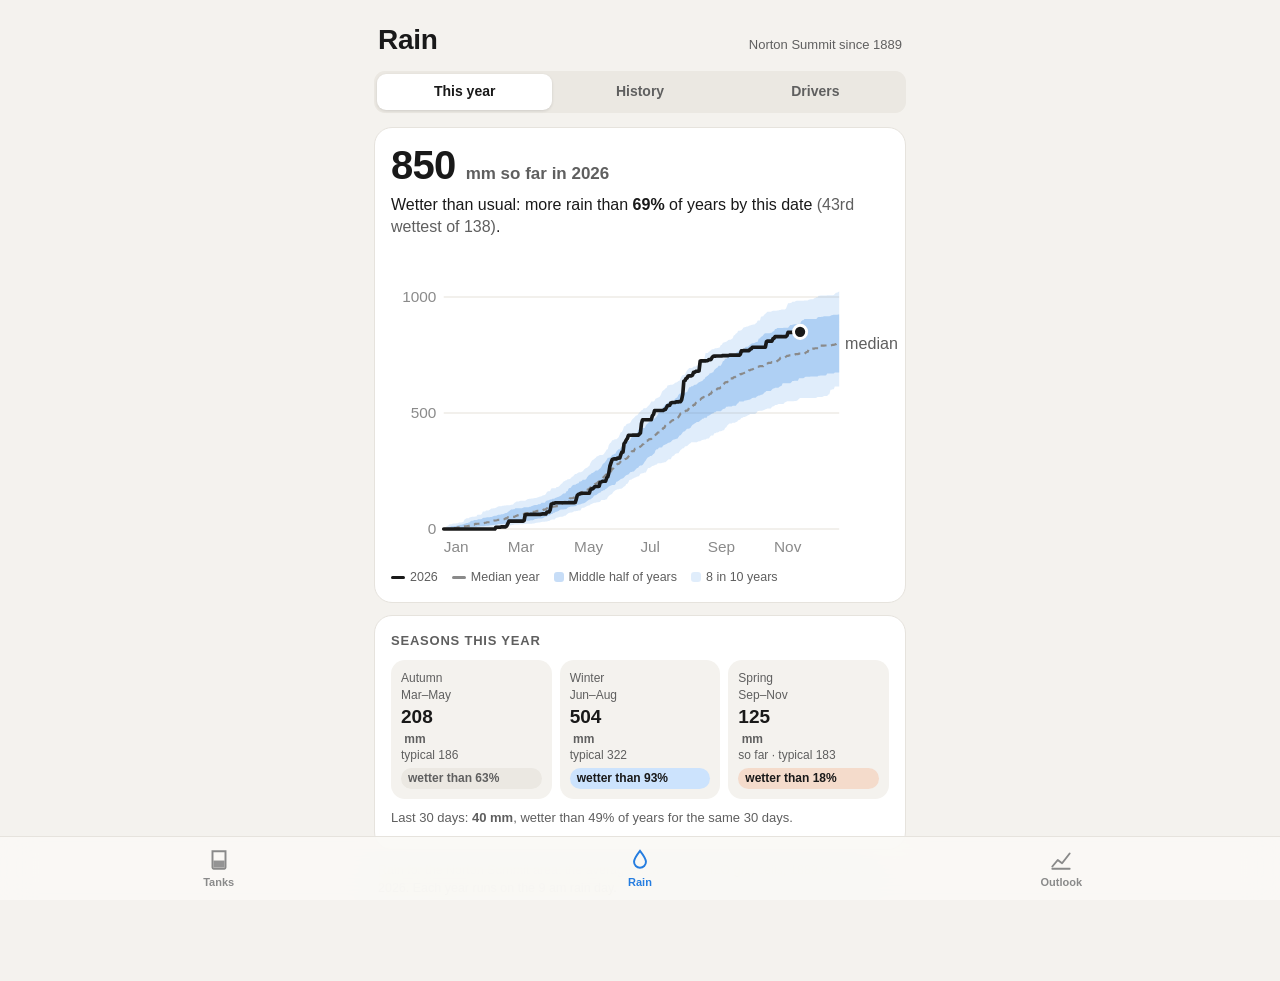
==== index.html @ dd5663b5 "Tanks a lot: app shell, rain history, drivers and outlook Co-Authored-By: Claude Opus 5.5 <noreply@a" ====
<!DOCTYPE html>
<html lang="en-AU">
<head>
<meta charset="utf-8">
<meta name="viewport" content="width=device-width, initial-scale=1, viewport-fit=cover">
<meta name="theme-color" content="#f4f2ee" media="(prefers-color-scheme: light)">
<meta name="theme-color" content="#111111" media="(prefers-color-scheme: dark)">
<meta name="apple-mobile-web-app-capable" content="yes">
<meta name="apple-mobile-web-app-status-bar-style" content="default">
<meta name="apple-mobile-web-app-title" content="Tanks a lot">
<link rel="apple-touch-icon" href="icons/icon-180.png">
<link rel="icon" href="icons/icon-192.png">
<link rel="manifest" href="manifest.webmanifest">
<title>Tanks a lot</title>
<link rel="stylesheet" href="style.css">
</head>
<body>
<div id="views">
  <section class="view" id="view-tanks" hidden></section>
  <section class="view" id="view-rain" hidden></section>
  <section class="view" id="view-outlook" hidden></section>
</div>

<nav class="tabbar" role="tablist">
  <button role="tab" data-tab="tanks" aria-label="Tanks">
    <svg viewBox="0 0 24 24"><path d="M6 4h12v15a1 1 0 0 1-1 1H7a1 1 0 0 1-1-1z" fill="none" stroke="currentColor" stroke-width="1.8"/><path d="M6.9 12.5h10.2V19H6.9z" fill="currentColor" opacity=".9"/></svg>
    <span>Tanks</span>
  </button>
  <button role="tab" data-tab="rain" aria-label="Rain">
    <svg viewBox="0 0 24 24"><path d="M12 3.5c3.3 4.2 5.5 7.4 5.5 10.2a5.5 5.5 0 0 1-11 0c0-2.8 2.2-6 5.5-10.2z" fill="none" stroke="currentColor" stroke-width="1.8"/></svg>
    <span>Rain</span>
  </button>
  <button role="tab" data-tab="outlook" aria-label="Outlook">
    <svg viewBox="0 0 24 24"><path d="M4 18l5-6 4 3 7-9" fill="none" stroke="currentColor" stroke-width="1.8" stroke-linecap="round" stroke-linejoin="round"/><path d="M4 20h16" stroke="currentColor" stroke-width="1.8" stroke-linecap="round"/></svg>
    <span>Outlook</span>
  </button>
</nav>

<div class="tip" id="tip" role="status"></div>
<script src="app.js"></script>
</body>
</html>
---- style.css ----
:root {
  color-scheme: light;
  --bg: #f4f2ee; --card: #ffffff; --ink: #191919; --ink-2: #5f5f5f; --ink-3: #8a8a8a;
  --line: #e6e3dd; --grid: #eeebe6; --chip: #ebe8e2;
  --water: #257de0; --water-soft: #cce3fd;
  --warm: #f47230; --cool: #257de0; --neutral: #a3a3a3;
  --band: rgba(37,125,224,.14); --band2: rgba(37,125,224,.26);
  --warn: #c2410c; --good: #0a7a1f;
  --tab-bg: rgba(250,249,246,.92);
}
@media (prefers-color-scheme: dark) {
  :root {
    color-scheme: dark;
    --bg: #111111; --card: #1c1c1c; --ink: #efefef; --ink-2: #a8a8a8; --ink-3: #7c7c7c;
    --line: #2c2c2c; --grid: #262626; --chip: #2a2a2a;
    --water: #338ced; --water-soft: #173a63;
    --warm: #e76624; --cool: #338ced; --neutral: #777;
    --band: rgba(51,140,237,.18); --band2: rgba(51,140,237,.32);
    --warn: #f18a59; --good: #2fbf4a;
    --tab-bg: rgba(24,24,24,.92);
  }
}
* { box-sizing: border-box; -webkit-tap-highlight-color: transparent; }
html, body { margin: 0; background: var(--bg); color: var(--ink); height: 100%;
  font: 16px/1.4 -apple-system, BlinkMacSystemFont, "SF Pro Text", "Segoe UI", Roboto, sans-serif; }
body { overscroll-behavior-y: none; }
.view { max-width: 560px; margin: 0 auto; padding: max(14px, env(safe-area-inset-top)) 14px calc(84px + env(safe-area-inset-bottom)); }
.view-head { display: flex; align-items: baseline; justify-content: space-between; padding: 6px 4px 12px; }
.view-head h1 { font-size: 28px; font-weight: 700; letter-spacing: -.01em; margin: 0; }
.view-head .sub { font-size: 13px; color: var(--ink-2); }

/* segmented control */
.seg { display: flex; background: var(--chip); border-radius: 11px; padding: 3px; margin: 0 0 14px; }
.seg button { flex: 1; border: 0; background: transparent; color: var(--ink-2); font: inherit; font-size: 14px; font-weight: 600;
  padding: 8px 6px; border-radius: 9px; }
.seg button[aria-selected=true] { background: var(--card); color: var(--ink); box-shadow: 0 1px 3px rgba(0,0,0,.12); }

.card { background: var(--card); border-radius: 18px; padding: 16px; margin-bottom: 12px; border: 1px solid var(--line); }
.card h2 { font-size: 13px; font-weight: 600; text-transform: uppercase; letter-spacing: .06em; color: var(--ink-2); margin: 0 0 10px; }
.card h3 { font-size: 17px; margin: 0 0 4px; }
.big { font-size: 40px; font-weight: 700; letter-spacing: -.02em; line-height: 1.05; font-variant-numeric: tabular-nums; }
.big small { font-size: 17px; font-weight: 600; color: var(--ink-2); letter-spacing: 0; }
.lead { font-size: 16px; margin: 8px 0 0; }
.muted { color: var(--ink-2); } .small { font-size: 13px; } .tiny { font-size: 12px; }
.num { font-variant-numeric: tabular-nums; }
p { margin: 6px 0; }

.chips { display: grid; grid-template-columns: repeat(3, 1fr); gap: 8px; }
.chipcard { background: var(--bg); border-radius: 14px; padding: 10px; }
.chipcard b { display: block; font-size: 19px; white-space: nowrap; font-variant-numeric: tabular-nums; }
.chipcard span { font-size: 12px; color: var(--ink-2); display: block; }
.tag { display: inline-block; white-space: nowrap; font-size: 11px; font-weight: 600; padding: 2px 7px; border-radius: 99px; background: var(--chip); color: var(--ink-2); margin-top: 4px; }
.tag.wet { background: var(--water-soft); color: var(--ink); }
.tag.dry { background: rgba(244,114,48,.18); color: var(--ink); }

.insights { list-style: none; margin: 0; padding: 0; }
.insights li { padding: 10px 0 10px 22px; border-top: 1px solid var(--line); position: relative; font-size: 15px; }
.insights li:first-child { border-top: 0; padding-top: 2px; }
.insights li::before { content: ""; position: absolute; left: 4px; top: 17px; width: 7px; height: 7px; border-radius: 50%; background: var(--water); }
.insights li:first-child::before { top: 9px; }

.legend { display: flex; flex-wrap: wrap; gap: 6px 14px; font-size: 12.5px; color: var(--ink-2); margin: 8px 0 0; }
.legend i { display: inline-block; width: 10px; height: 10px; border-radius: 3px; margin-right: 5px; vertical-align: -1px; }
.legend i.line { height: 3px; border-radius: 2px; width: 14px; vertical-align: 2px; }

svg.chart { display: block; width: 100%; height: auto; overflow: visible; touch-action: pan-y; user-select: none; -webkit-user-select: none; }
svg.chart text { font-size: 10.5px; fill: var(--ink-3); font-family: inherit; }
svg.chart .lbl { fill: var(--ink-2); font-size: 11px; }
.chart-wrap { position: relative; }

.controls { display: grid; gap: 12px; }
.slider-row { display: flex; align-items: center; gap: 10px; }
.slider-row label { font-size: 14px; color: var(--ink-2); white-space: nowrap; min-width: 74px; }
.slider-row output { font-weight: 650; min-width: 88px; text-align: right; font-variant-numeric: tabular-nums; }
input[type=range] { flex: 1; accent-color: var(--water); }
.pills { display: flex; flex-wrap: wrap; gap: 6px; }
.pills button { border: 1px solid var(--line); background: var(--card); color: var(--ink); border-radius: 99px; padding: 7px 12px; font: inherit; font-size: 13.5px; }
.pills button[aria-pressed=true] { background: var(--ink); color: var(--card); border-color: var(--ink); }

.stat3 { display: grid; grid-template-columns: repeat(3, 1fr); gap: 8px; text-align: left; }
.stat3 b { display: block; font-size: 22px; font-variant-numeric: tabular-nums; }
.stat3 span { font-size: 12px; color: var(--ink-2); }

.btn { display: block; width: 100%; border: 0; border-radius: 14px; padding: 15px; background: var(--ink); color: var(--card);
  font: inherit; font-size: 16px; font-weight: 650; text-align: center; text-decoration: none; }
.note { font-size: 12.5px; color: var(--ink-3); margin: 10px 4px 0; }
a { color: var(--water); }

/* tab bar */
.tabbar { position: fixed; left: 0; right: 0; bottom: 0; display: flex; justify-content: space-around; z-index: 10;
  padding: 6px 8px calc(6px + env(safe-area-inset-bottom)); background: var(--tab-bg);
  -webkit-backdrop-filter: blur(16px); backdrop-filter: blur(16px); border-top: 1px solid var(--line); }
.tabbar button { flex: 1; max-width: 140px; border: 0; background: none; color: var(--ink-3); font: inherit; font-size: 11px; font-weight: 600;
  display: flex; flex-direction: column; align-items: center; gap: 2px; padding: 4px 0; }
.tabbar svg { width: 26px; height: 26px; }
.tabbar button[aria-selected=true] { color: var(--water); }

.tip { position: fixed; pointer-events: none; background: var(--ink); color: var(--card); font-size: 12.5px; line-height: 1.35;
  padding: 7px 9px; border-radius: 9px; max-width: 240px; opacity: 0; transition: opacity .12s; z-index: 30; transform: translate(-50%, calc(-100% - 10px)); }
.tip b { font-weight: 650; }
.skeleton { color: var(--ink-3); text-align: center; padding: 80px 0; }
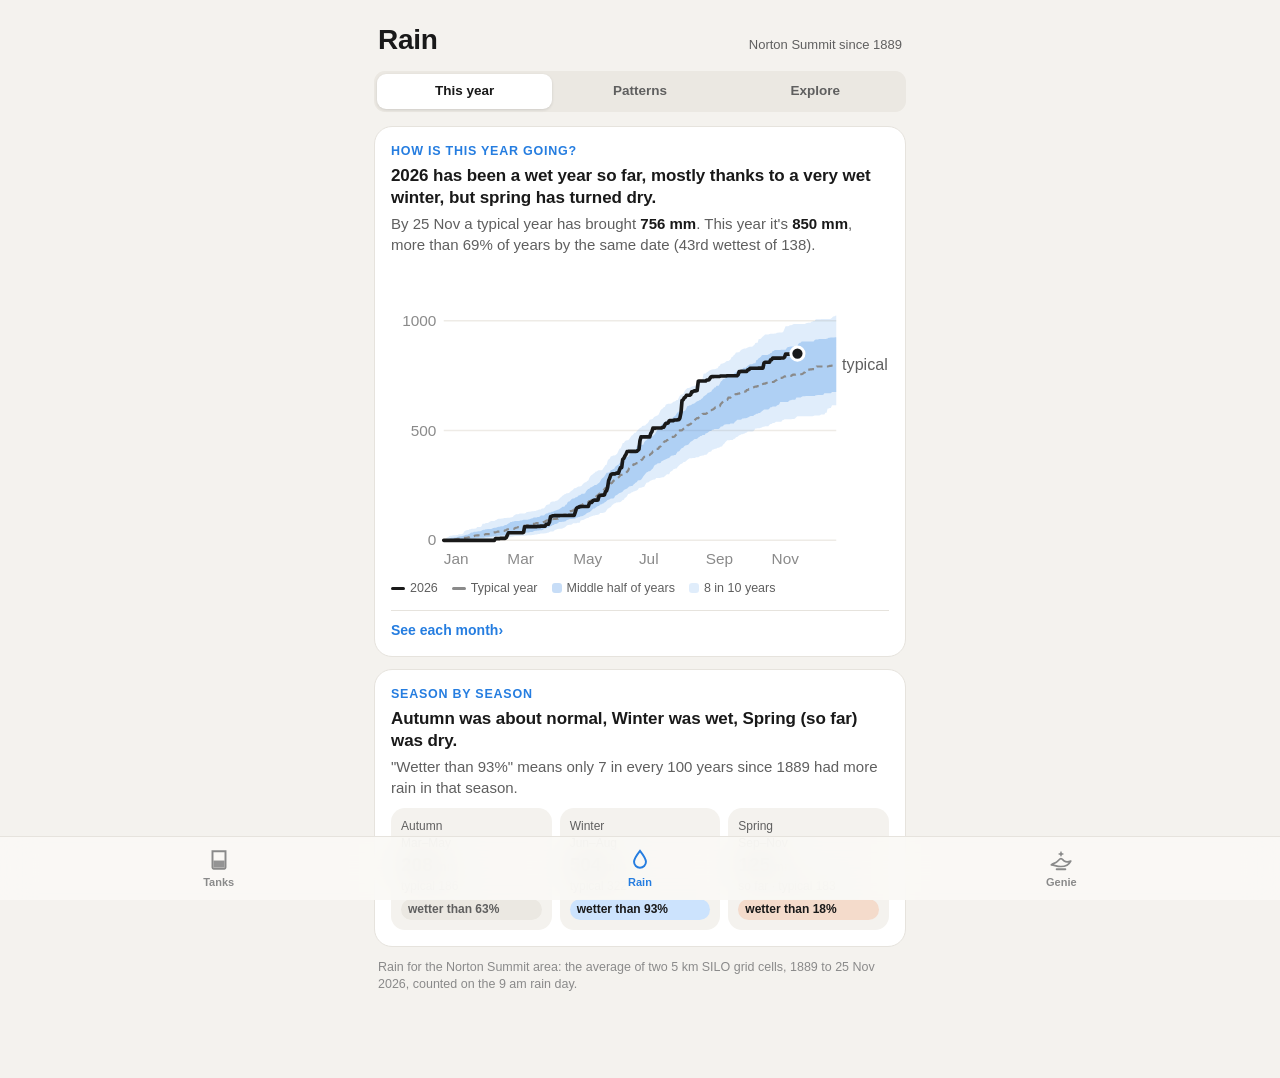
==== commit 5c7b0fb3: "Simplify to Tanks | Rain | Genie and add the Rain Genie - Outlook tab folded into Tanks as one 'What" ====
--- a/index.html
+++ b/index.html
@@ -18,7 +18,7 @@
 <div id="views">
   <section class="view" id="view-tanks" hidden></section>
   <section class="view" id="view-rain" hidden></section>
-  <section class="view" id="view-outlook" hidden></section>
+  <section class="view" id="view-genie" hidden></section>
 </div>
 
 <nav class="tabbar" role="tablist">
@@ -30,9 +30,9 @@
     <svg viewBox="0 0 24 24"><path d="M12 3.5c3.3 4.2 5.5 7.4 5.5 10.2a5.5 5.5 0 0 1-11 0c0-2.8 2.2-6 5.5-10.2z" fill="none" stroke="currentColor" stroke-width="1.8"/></svg>
     <span>Rain</span>
   </button>
-  <button role="tab" data-tab="outlook" aria-label="Outlook">
-    <svg viewBox="0 0 24 24"><path d="M4 18l5-6 4 3 7-9" fill="none" stroke="currentColor" stroke-width="1.8" stroke-linecap="round" stroke-linejoin="round"/><path d="M4 20h16" stroke="currentColor" stroke-width="1.8" stroke-linecap="round"/></svg>
-    <span>Outlook</span>
+  <button role="tab" data-tab="genie" aria-label="Rain Genie">
+    <svg viewBox="0 0 24 24"><path d="M3 16.5c3 0 4.5 1.5 9 1.5s7.5-2 9-5c-2.5 1-4.5 1-6 0-1.2-.8-1.7-2.3-3-2.3-1.7 0-2.3 2.3-4.3 3.3C6 15 4.5 15.5 3 16.5z" fill="none" stroke="currentColor" stroke-width="1.6" stroke-linejoin="round"/><path d="M8 20.5h8" stroke="currentColor" stroke-width="1.8" stroke-linecap="round"/><path d="M12 3.5l.9 2 2 .9-2 .9-.9 2-.9-2-2-.9 2-.9z" fill="currentColor"/></svg>
+    <span>Genie</span>
   </button>
 </nav>
 
--- a/style.css
+++ b/style.css
@@ -49,6 +49,7 @@
 .chipcard { background: var(--bg); border-radius: 14px; padding: 10px; }
 .chipcard b { display: block; font-size: 19px; white-space: nowrap; font-variant-numeric: tabular-nums; }
 .chipcard span { font-size: 12px; color: var(--ink-2); display: block; }
+.chipcard b span { display: inline; }
 .tag { display: inline-block; white-space: nowrap; font-size: 11px; font-weight: 600; padding: 2px 7px; border-radius: 99px; background: var(--chip); color: var(--ink-2); margin-top: 4px; }
 .tag.wet { background: var(--water-soft); color: var(--ink); }
 .tag.dry { background: rgba(244,114,48,.18); color: var(--ink); }
@@ -99,3 +100,50 @@
   padding: 7px 9px; border-radius: 9px; max-width: 240px; opacity: 0; transition: opacity .12s; z-index: 30; transform: translate(-50%, calc(-100% - 10px)); }
 .tip b { font-weight: 650; }
 .skeleton { color: var(--ink-3); text-align: center; padding: 80px 0; }
+
+/* layman-first cards */
+.q { font-size: 12.5px; font-weight: 650; text-transform: uppercase; letter-spacing: .06em; color: var(--water); margin: 0 0 4px; }
+.answer { font-size: 19px; line-height: 1.3; font-weight: 650; margin: 0 0 6px; letter-spacing: -.005em; }
+.explain { font-size: 15px; color: var(--ink-2); margin: 0 0 10px; }
+.explain b { color: var(--ink); }
+details { margin-top: 12px; border-top: 1px solid var(--line); padding-top: 10px; }
+summary { cursor: pointer; font-size: 14px; font-weight: 600; color: var(--water); list-style: none; }
+summary::-webkit-details-marker { display: none; }
+summary::after { content: ' ›'; display: inline-block; transition: transform .15s; }
+details[open] summary::after { transform: rotate(90deg); }
+.tbl-wrap { overflow-x: auto; margin-top: 8px; }
+.tbl { width: 100%; border-collapse: collapse; font-size: 13.5px; font-variant-numeric: tabular-nums; }
+.tbl th { text-align: left; font-weight: 600; color: var(--ink-3); font-size: 12px; padding: 4px 6px 6px 0; border-bottom: 1px solid var(--line); }
+.tbl td { white-space: nowrap; padding: 6px 6px 6px 0; border-bottom: 1px solid var(--grid); }
+.tbl .r { text-align: right; }
+.tbl tr.hl td { background: var(--water-soft); }
+.tbl tr.hl td:first-child { border-radius: 6px 0 0 6px; padding-left: 6px; } .tbl tr.hl td:last-child { border-radius: 0 6px 6px 0; }
+.select { width: 100%; font: inherit; font-size: 17px; font-weight: 600; padding: 11px 12px; border-radius: 12px; border: 1px solid var(--line); background: var(--bg); color: var(--ink); }
+.rec-grid { display: grid; grid-template-columns: 1fr 1fr; gap: 6px 14px; }
+.rec-grid h4 { margin: 8px 0 0; font-size: 13px; color: var(--ink-2); }
+.rec-grid .tbl { font-size: 12.5px; } .rec-grid .tbl thead { display: none; }
+.seg button { font-size: 13.5px; padding: 8px 4px; }
+
+/* tanks */
+.alert { background: rgba(244,114,48,.13); border-radius: 14px; padding: 11px 14px; margin-bottom: 10px; font-size: 14.5px; }
+.hero-row { display: flex; gap: 14px; align-items: center; margin-top: 6px; }
+.hero-row .tank { width: 112px; flex: none; }
+.big-btn { margin: 0 0 12px; padding: 17px; font-size: 17px; background: var(--water); color: #fff; box-shadow: 0 4px 14px rgba(37,125,224,.3); }
+.ghost { flex: 1; background: transparent; border: 1px solid var(--line); color: var(--ink); border-radius: 12px; padding: 12px; font: inherit; font-size: 14.5px; }
+.row2 { display: flex; gap: 10px; } .row2 > * { flex: 1; }
+.x { border: 0; background: none; color: var(--ink-3); font-size: 15px; padding: 2px 4px; margin-left: 4px; }
+.tbl td .x { vertical-align: middle; }
+.sheet-wrap .scrim { position: fixed; inset: 0; background: rgba(0,0,0,.35); opacity: 0; transition: opacity .2s; z-index: 40; }
+.sheet-wrap .sheet { position: fixed; left: 0; right: 0; bottom: 0; z-index: 41; background: var(--card); border-radius: 22px 22px 0 0; max-width: 600px; margin: 0 auto;
+  padding: 22px 18px calc(18px + env(safe-area-inset-bottom)); transform: translateY(105%); transition: transform .25s ease; }
+.sheet-wrap.open .scrim { opacity: 1; } .sheet-wrap.open .sheet { transform: none; }
+.sheet h3 { margin: 0 0 12px; font-size: 20px; }
+.fl { display: block; font-size: 13px; color: var(--ink-2); margin: 12px 0 6px; }
+.inp { width: 100%; font: inherit; font-size: 17px; padding: 13px 14px; border-radius: 12px; border: 1px solid var(--line); background: var(--bg); color: var(--ink); }
+.inp.huge { font-size: 30px; font-weight: 650; }
+.hint { font-size: 13.5px; color: var(--ink-2); min-height: 20px; margin-top: 6px; } .hint.bad { color: var(--warn); }
+.btn:disabled { opacity: .45; }
+.toast { position: fixed; left: 50%; bottom: calc(90px + env(safe-area-inset-bottom)); transform: translateX(-50%); background: var(--ink); color: var(--card); padding: 11px 16px; border-radius: 12px; font-size: 14.5px; opacity: 0; transition: opacity .2s; z-index: 50; max-width: 90%; text-align: center; }
+
+.card.genie { background: linear-gradient(160deg, var(--card), var(--water-soft)); }
+.pills button { white-space: nowrap; }
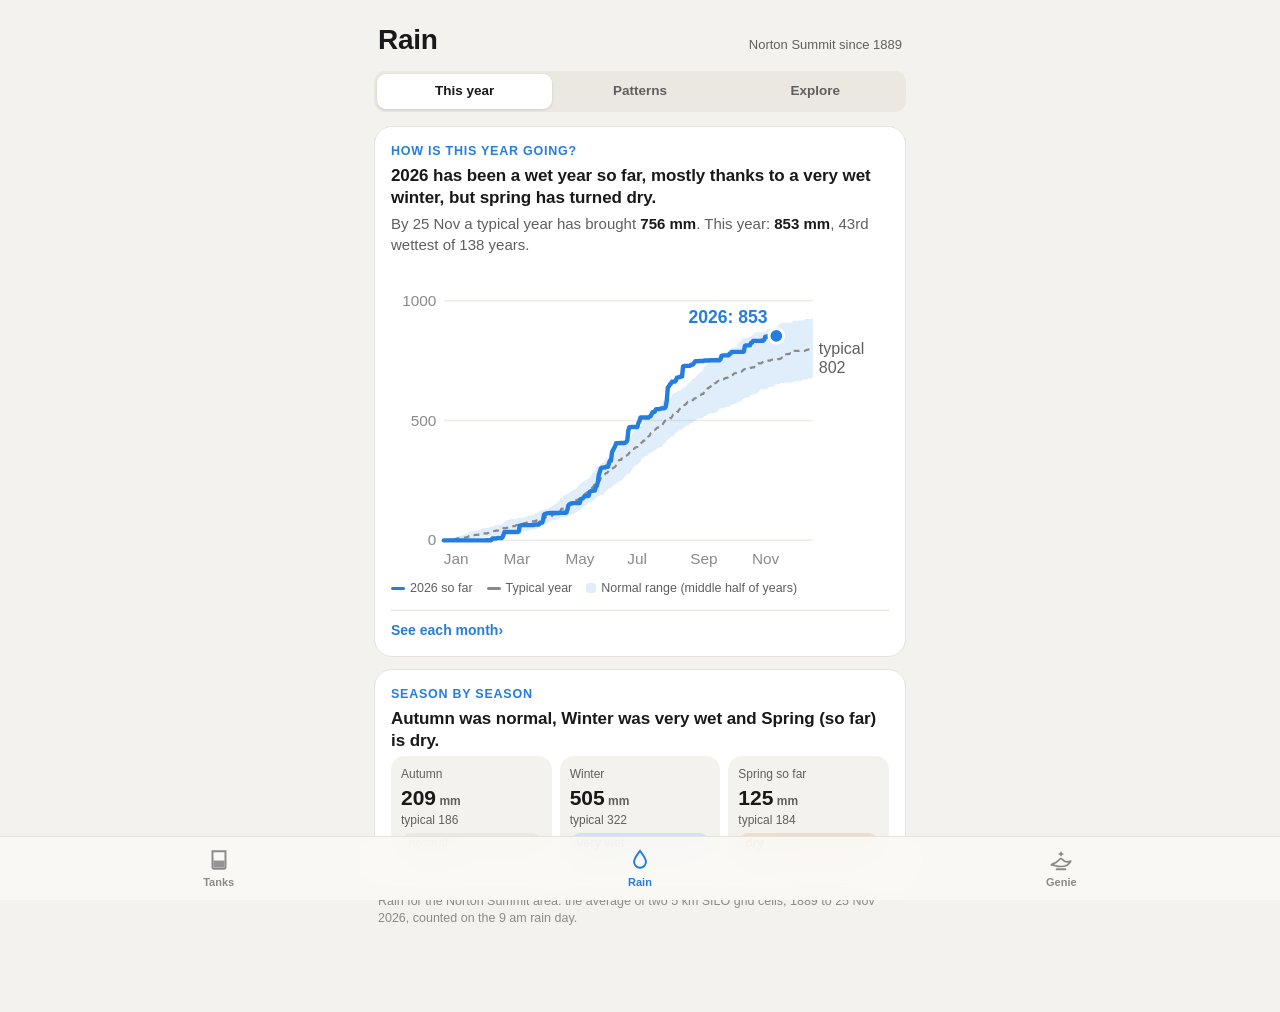
==== commit 19704b8c: "Cache-bust assets so updates show straight away Co-Authored-By: Claude Opus 5.5 <noreply@anthropic.c" ====
--- a/index.html
+++ b/index.html
@@ -12,7 +12,7 @@
 <link rel="icon" href="icons/icon-192.png">
 <link rel="manifest" href="manifest.webmanifest">
 <title>Tanks a lot</title>
-<link rel="stylesheet" href="style.css">
+<link rel="stylesheet" href="style.css?v=8">
 </head>
 <body>
 <div id="views">
@@ -37,6 +37,6 @@
 </nav>
 
 <div class="tip" id="tip" role="status"></div>
-<script src="app.js"></script>
+<script src="app.js?v=8"></script>
 </body>
 </html>
--- a/style.css
+++ b/style.css
@@ -147,3 +147,20 @@
 
 .card.genie { background: linear-gradient(160deg, var(--card), var(--water-soft)); }
 .pills button { white-space: nowrap; }
+
+/* v2 simplification */
+.chips > * { min-width: 0; }
+.chips.four { grid-template-columns: repeat(2, 1fr); }
+.chipcard b { font-size: 21px; }
+.insights li b { color: var(--ink); }
+.insights li .tag { margin: 0 0 0 4px; vertical-align: 1px; }
+.fc-row { display: grid; grid-template-columns: repeat(7, 1fr); gap: 4px; margin: 4px 0 10px; text-align: center; }
+.fc-row div { background: var(--bg); border-radius: 10px; padding: 7px 0 6px; font-size: 11.5px; color: var(--ink-2); }
+.fc-row b { display: block; font-size: 14px; color: var(--ink); font-variant-numeric: tabular-nums; margin-top: 2px; }
+.fc-row div.wet { background: var(--water-soft); }
+.fc-row div.past { opacity: .75; }
+.pair { display: flex; align-items: center; gap: 10px; margin: 6px 0 10px; }
+.pair > div { flex: 1; background: var(--bg); border-radius: 14px; padding: 10px 12px; }
+.pair b { display: block; font-size: 24px; font-variant-numeric: tabular-nums; }
+.pair span { font-size: 12.5px; color: var(--ink-2); }
+.pair .arrow { flex: none; background: none; padding: 0; color: var(--ink-3); font-size: 20px; }
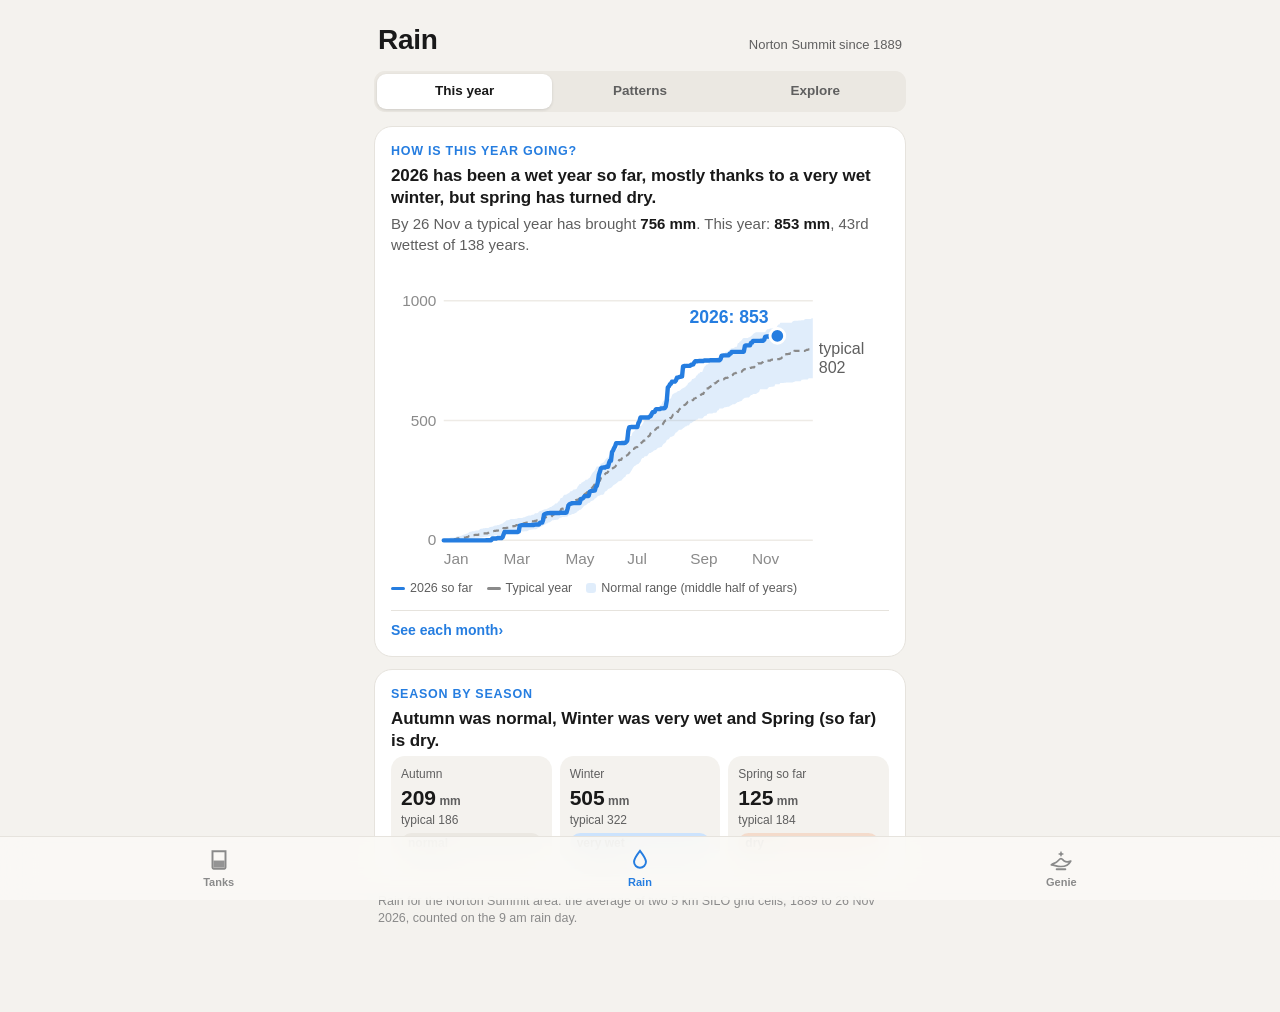
==== commit 5565dfe1: "Seasonal water use: winter 300 L/day (Settings), autumn halfway, irrigation rate spring-summer Co-Au" ====
--- a/index.html
+++ b/index.html
@@ -12,7 +12,7 @@
 <link rel="icon" href="icons/icon-192.png">
 <link rel="manifest" href="manifest.webmanifest">
 <title>Tanks a lot</title>
-<link rel="stylesheet" href="style.css?v=8">
+<link rel="stylesheet" href="style.css?v=9">
 </head>
 <body>
 <div id="views">
@@ -37,6 +37,6 @@
 </nav>
 
 <div class="tip" id="tip" role="status"></div>
-<script src="app.js?v=8"></script>
+<script src="app.js?v=9"></script>
 </body>
 </html>
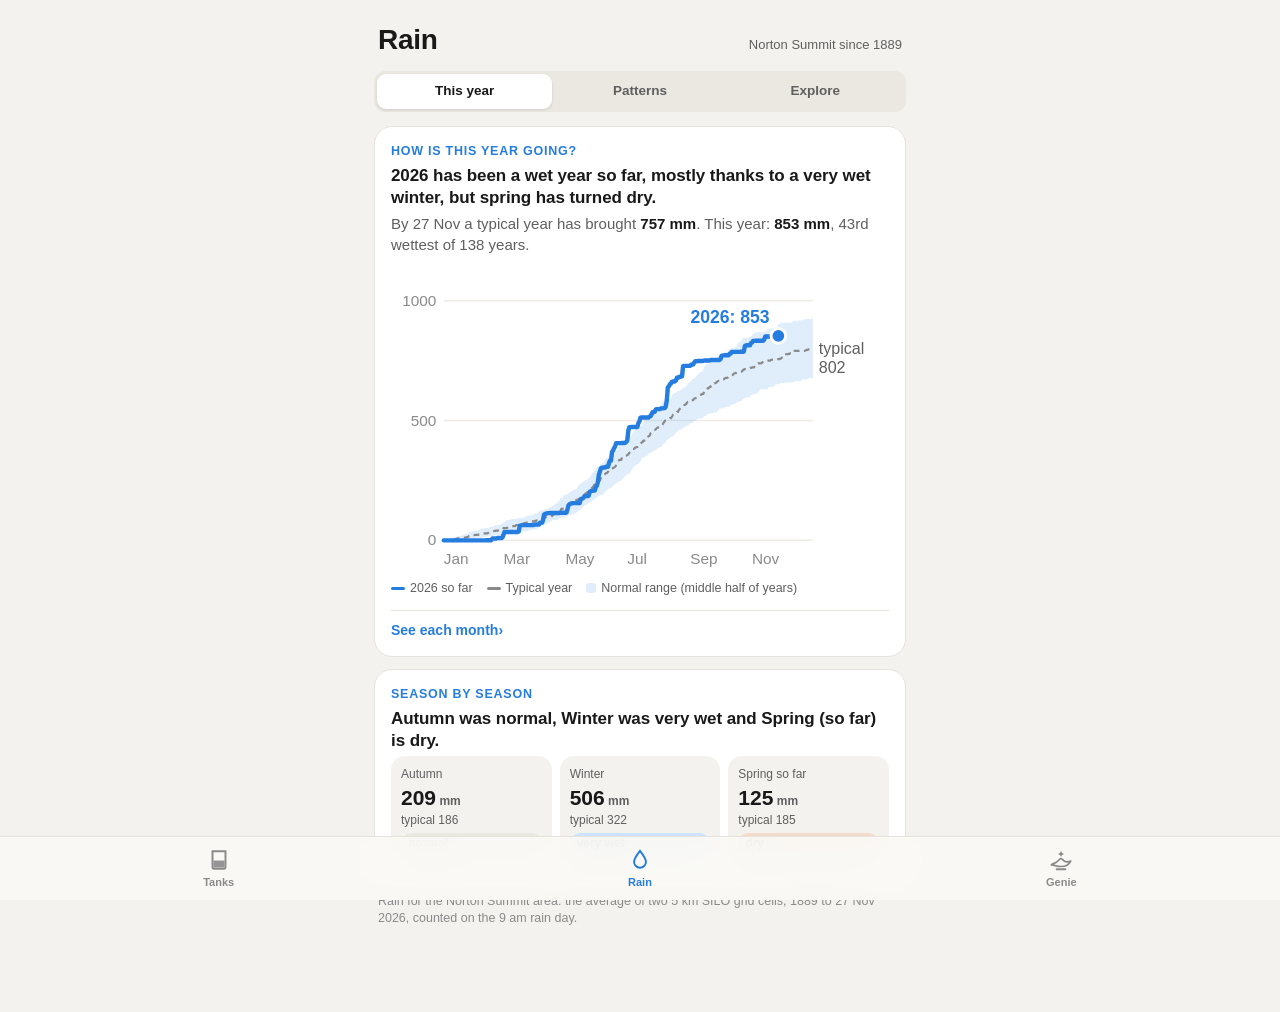
==== commit e89eecad: "My tanks: per-tank sizes, fullness estimates, top-ups, any number of tanks; simple view for househol" ====
--- a/index.html
+++ b/index.html
@@ -12,7 +12,7 @@
 <link rel="icon" href="icons/icon-192.png">
 <link rel="manifest" href="manifest.webmanifest">
 <title>Tanks a lot</title>
-<link rel="stylesheet" href="style.css?v=9">
+<link rel="stylesheet" href="style.css?v=10">
 </head>
 <body>
 <div id="views">
@@ -37,6 +37,6 @@
 </nav>
 
 <div class="tip" id="tip" role="status"></div>
-<script src="app.js?v=9"></script>
+<script src="app.js?v=10"></script>
 </body>
 </html>
--- a/style.css
+++ b/style.css
@@ -164,3 +164,27 @@
 .pair b { display: block; font-size: 24px; font-variant-numeric: tabular-nums; }
 .pair span { font-size: 12.5px; color: var(--ink-2); }
 .pair .arrow { flex: none; background: none; padding: 0; color: var(--ink-3); font-size: 20px; }
+
+/* My tanks */
+.hero-num { display: flex; flex-direction: column; gap: 2px; margin: 4px 0 12px; }
+.hero-num .big { font-size: 44px; line-height: 1.05; }
+.tk-grid { display: grid; grid-template-columns: repeat(2, minmax(0, 1fr)); gap: 8px; }
+.tk-tile { display: flex; align-items: center; gap: 8px; text-align: left; background: var(--bg); border: 0; border-radius: 14px; padding: 8px 8px 8px 4px; color: var(--ink); font: inherit; cursor: pointer; min-width: 0; }
+.tk-tile:active { transform: scale(.98); }
+.tk-tile .mtank { width: 52px; flex: none; }
+.tk-txt { display: flex; flex-direction: column; gap: 2px; min-width: 0; }
+.tk-txt b { font-size: 14px; white-space: nowrap; overflow: hidden; text-overflow: ellipsis; }
+.tk-txt > span { font-size: 11.5px; color: var(--ink-2); }
+.tk-txt .tag { align-self: flex-start; margin-top: 2px; font-size: 10.5px; }
+.tk-tile.add { border: 1.5px dashed var(--ink-3); background: none; justify-content: flex-start; padding-left: 12px; }
+.tk-tile.add .plus { font-size: 28px; color: var(--water); width: 34px; text-align: center; }
+.fill-row { display: flex; align-items: center; gap: 12px; }
+.fill-row input { flex: 1; }
+.fill-row output { min-width: 112px; text-align: right; font-weight: 650; font-variant-numeric: tabular-nums; }
+.chk { display: flex; gap: 8px; align-items: center; font-size: 14px; margin-top: 10px; color: var(--ink-2); }
+details.more { margin-top: 12px; }
+details.more summary { color: var(--water); font-weight: 600; font-size: 14px; }
+.ghost.danger { color: var(--warn); width: 100%; }
+.linkbtn { background: none; border: 0; padding: 0; color: inherit; font: inherit; font-weight: 700; text-decoration: underline; cursor: pointer; }
+.warn-txt { color: var(--warn); }
+select.inp { appearance: auto; }
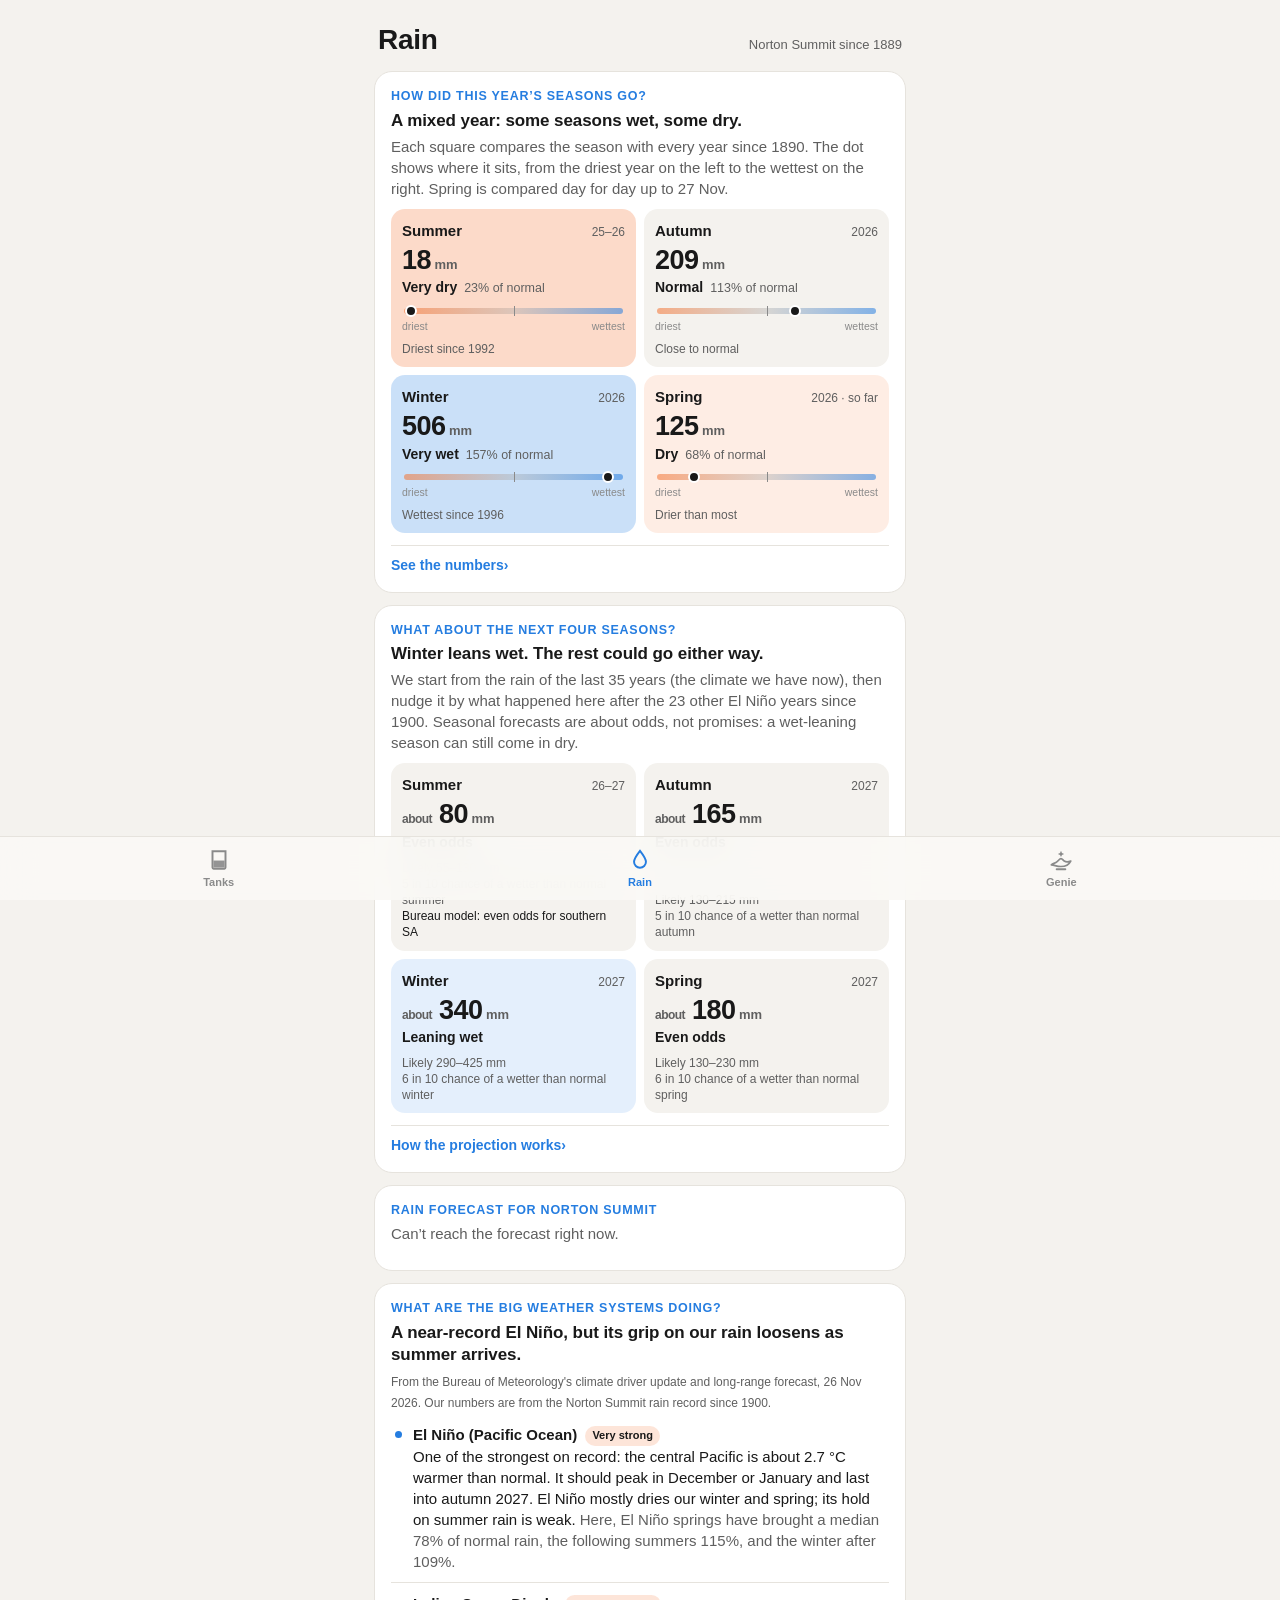
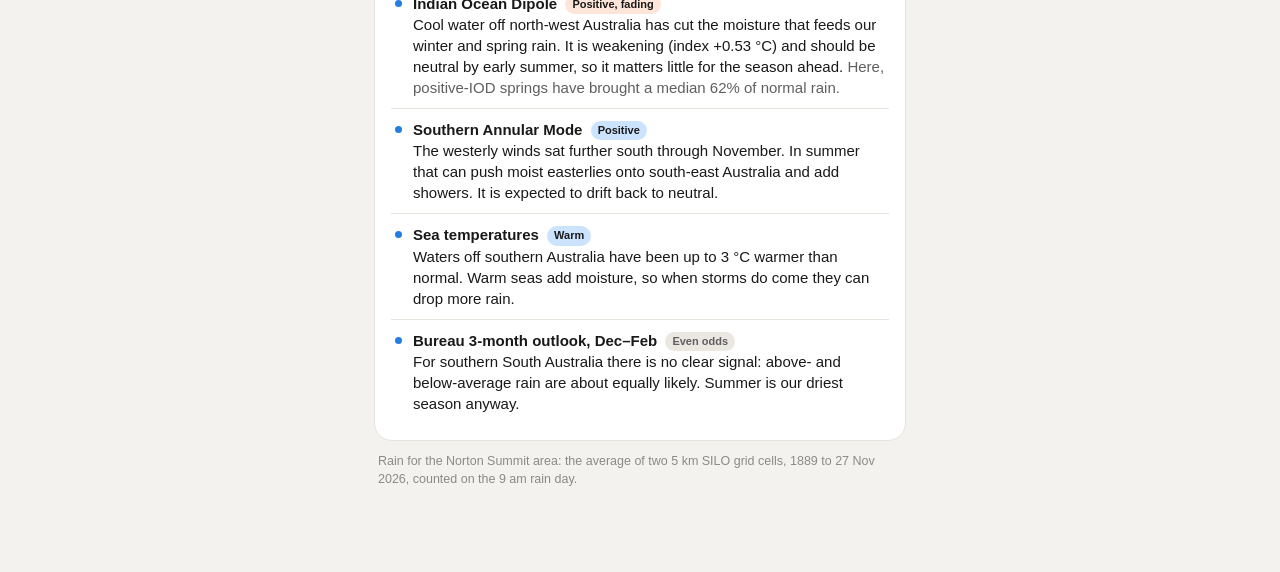
==== commit 097373e0: "Rain tab: four season squares, next-four-season projections, forecast and climate drivers Co-Authore" ====
--- a/index.html
+++ b/index.html
@@ -12,7 +12,7 @@
 <link rel="icon" href="icons/icon-192.png">
 <link rel="manifest" href="manifest.webmanifest">
 <title>Tanks a lot</title>
-<link rel="stylesheet" href="style.css?v=10">
+<link rel="stylesheet" href="style.css?v=11">
 </head>
 <body>
 <div id="views">
@@ -37,6 +37,6 @@
 </nav>
 
 <div class="tip" id="tip" role="status"></div>
-<script src="app.js?v=10"></script>
+<script src="app.js?v=11"></script>
 </body>
 </html>
--- a/style.css
+++ b/style.css
@@ -188,3 +188,23 @@
 .linkbtn { background: none; border: 0; padding: 0; color: inherit; font: inherit; font-weight: 700; text-decoration: underline; cursor: pointer; }
 .warn-txt { color: var(--warn); }
 select.inp { appearance: auto; }
+
+/* ---- Rain: four season squares */
+.sq-grid { display: grid; grid-template-columns: 1fr 1fr; gap: 8px; }
+.sq { background: var(--bg); border-radius: 14px; padding: 11px 11px 10px; display: flex; flex-direction: column; gap: 3px; min-height: 150px; cursor: default; }
+.sq.dry { background: rgba(244,114,48,.13); } .sq.dry2 { background: rgba(244,114,48,.26); }
+.sq.wet { background: rgba(37,125,224,.12); } .sq.wet2 { background: rgba(37,125,224,.24); }
+.sq-top { display: flex; justify-content: space-between; align-items: baseline; gap: 6px; }
+.sq-top b { font-size: 15px; } .sq-top span { font-size: 12px; color: var(--ink-2); white-space: nowrap; }
+.sq-num { font-size: 27px; font-weight: 750; letter-spacing: -.02em; font-variant-numeric: tabular-nums; line-height: 1.1; margin-top: 2px; }
+.sq-num small { font-size: 13px; font-weight: 600; color: var(--ink-2); letter-spacing: 0; }
+.sq-word { font-size: 14px; font-weight: 650; } .sq-word span { font-weight: 500; color: var(--ink-2); font-size: 12.5px; margin-left: 3px; }
+.sq-foot { font-size: 12px; color: var(--ink-2); line-height: 1.35; margin-top: auto; padding-top: 4px; }
+.sq-foot .bom { color: var(--ink); }
+.posbar { position: relative; height: 6px; border-radius: 99px; margin: 7px 2px 0;
+  background: linear-gradient(90deg, rgba(244,114,48,.55), rgba(160,160,160,.35) 50%, rgba(37,125,224,.55)); }
+.posbar::after { content: ""; position: absolute; left: 50%; top: -2px; width: 1px; height: 10px; background: var(--ink-3); }
+.posbar i { position: absolute; top: 50%; width: 12px; height: 12px; margin: -6px 0 0 -6px; border-radius: 50%; background: var(--ink); border: 2px solid var(--card); box-sizing: border-box; z-index: 1; }
+.posends { display: flex; justify-content: space-between; font-size: 10.5px; color: var(--ink-3); margin: 2px 0 0; }
+.fc-row .fc-c, .fc-row .fc-t { display: block; font-size: 10.5px; color: var(--ink-3); margin-top: 1px; }
+.insights .tag { margin: 0 0 0 4px; vertical-align: 1px; }
